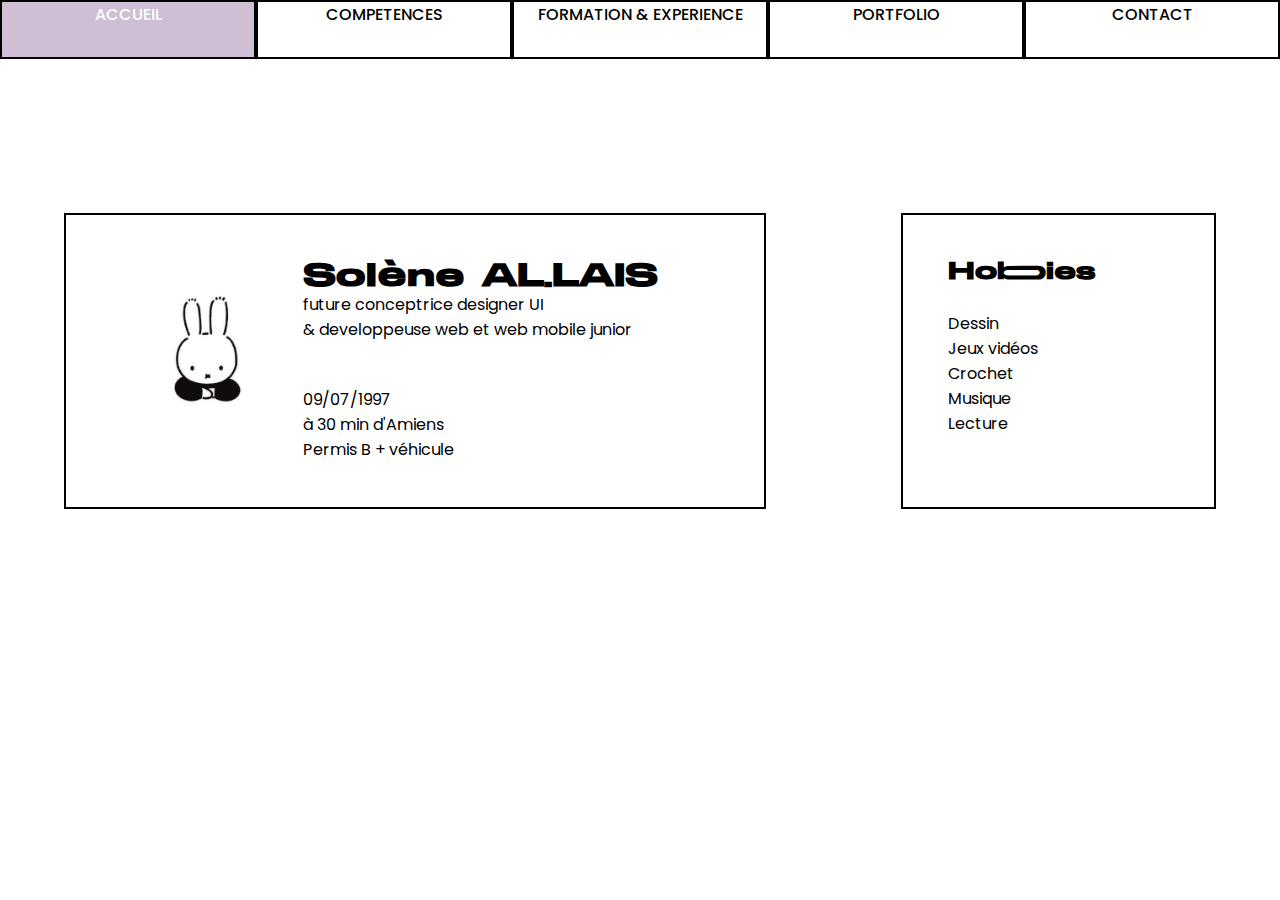
==== index.html @ fd11bc34 "ahhhh c'est bon" ====
<!DOCTYPE html>
<html lang="fr">

<head>
    <meta charset="UTF-8">
    <meta http-equiv="X-UA-Compatible" content="IE=edge">
    <meta name="viewport" content="width=device-width, initial-scale=1.0">



    <link rel="stylesheet" href="assets/css/style.css">

    <title>CV Numérique - Allais Solène - future designer conceptrice web et développeuse web & web mobile junior
    </title>

</head>

<body>

    <header>
        <nav>
            <ul>
                <li><a href="#_"></a>ACCUEIL</li>
                <li><a href="#_"></a>COMPETENCES</li>
                <li><a href="#_"></a>FORMATION & EXPERIENCE</li>
                <li><a href="#_"></a>PORTFOLIO</li>
                <li><a href="#_"></a>CONTACT</li>
            </ul>
        </nav>
    </header>

    <main>

        <div id="aPropos">

            <div id="aboutLeft">
                <div>
                    <img src="assets/img/miffy.jpg" alt="miffy" id="miffy">
                </div>
                <div>
                    <h1>Solène AL.LAIS</h1>
                    <ul>
                        <li>future conceptrice designer UI</li>
                        <li class="padding-bottom">& developpeuse web et web mobile junior</li>
                        <li>09/07/1997</li>
                        <li>à 30 min d'Amiens</li>
                        <li>Permis B + véhicule</li>
                    </ul>
                </div>
            </div>

            <div id="aboutRight">
                <h2>Hobbies</h2>
                <ul>
                    <li>Dessin</li>
                    <li>Jeux vidéos</li>
                    <li>Crochet</li>
                    <li>Musique</li>
                    <li>Lecture</li>
                </ul>
            </div>

        </div>






    </main>



    <!-- fin footer -->


    <script src="assets/js/script.js"></script>
</body>

</html>
---- assets/css/style.css ----
@import url('https://fonts.googleapis.com/css2?family=Open+Sans:wght@400;500;700&family=Poppins:wght@400;600;700&display=swap');

@font-face {
  font-family: "Stretch" ;
  src: url(/assets/StretchPro.otf);
}

* {
  margin : 0;
  padding: 0;
  font-family: 'Poppins';
}

main {
  margin: 5vw;
}

h1 {
  font-family: Stretch;
}

h2 {
  font-family: Stretch;
}

nav li {
  font-weight: 500;
  list-style-type: none;
  border: solid 2px;
  text-align: center;

  width: 100vw;
  height: 55px;
}

nav li:hover {
  border: solid 2px black;
  background-color: #CEBFD5;
  color: white;
}

nav ul {
  display: flex;
  justify-content: space-around;

}

.padding-bottom{
  padding-bottom: 5vh;
}

#aPropos {
  display: flex;
  gap: 15vh;

}

#aboutLeft {
  margin-top: 10vh;
  border: solid 2px black;

  width: 55%;
  display: flex;
  flex-grow: 1;
  padding: 5vh;
}

#miffy {
  width: 15vw;
}

#aboutRight {
  margin-top: 10vh;
  border: solid 2px black;
  width: 20%;
  padding: 5vh;



}

#aboutRight li {
  list-style-type: none;

}

#aboutLeft li {
  list-style-type: none;

}


#aboutRight h2 {
  padding-bottom: 3vh;
}

#purpleAbout {
  background-color: #CEBFD5;
  border: solid 2px black;
  height: 20%;
  width: 5vw;


}

#blankAbout {
  border: solid 2px black;
  height: 80%;
  width: 5vw;
}
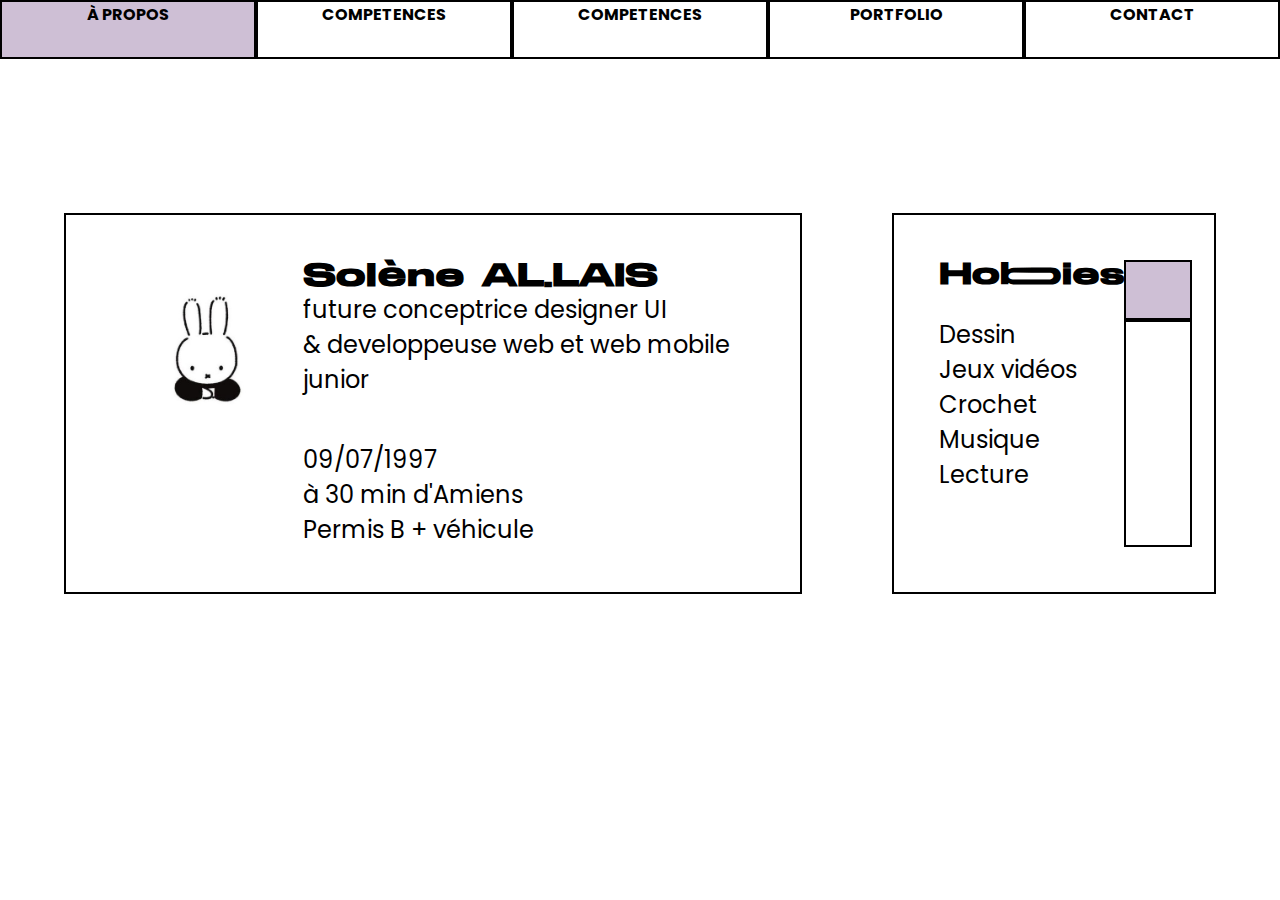
==== commit 14e94adb: "blah" ====
--- a/index.html
+++ b/index.html
@@ -20,18 +20,18 @@
     <header>
         <nav>
             <ul>
-                <li><a href="#_"></a>ACCUEIL</li>
-                <li><a href="#_"></a>COMPETENCES</li>
-                <li><a href="#_"></a>FORMATION & EXPERIENCE</li>
-                <li><a href="#_"></a>PORTFOLIO</li>
-                <li><a href="#_"></a>CONTACT</li>
+                <li><a href="#_">À PROPOS</a></li>
+                <li><a href="#_">COMPETENCES</a></li>
+                <li><a href="#_">COMPETENCES</a></li>
+                <li><a href="#_">PORTFOLIO</a></li>
+                <li><a href="#_">CONTACT</a></li>
             </ul>
         </nav>
     </header>
 
     <main>
 
-        <div id="aPropos">
+        <div id="about">
 
             <div id="aboutLeft">
                 <div>
@@ -50,14 +50,20 @@
             </div>
 
             <div id="aboutRight">
-                <h2>Hobbies</h2>
-                <ul>
-                    <li>Dessin</li>
-                    <li>Jeux vidéos</li>
-                    <li>Crochet</li>
-                    <li>Musique</li>
-                    <li>Lecture</li>
-                </ul>
+                <div>
+                    <h2>Hobbies</h2>
+                    <ul>
+                        <li>Dessin</li>
+                        <li>Jeux vidéos</li>
+                        <li>Crochet</li>
+                        <li>Musique</li>
+                        <li>Lecture</li>
+                    </ul>
+                </div>
+                <div id="aboutBlocks">
+                    <div id="purpleAbout"></div>
+                    <div id="blankAbout"></div>
+                </div>
             </div>
 
         </div>
--- a/assets/css/style.css
+++ b/assets/css/style.css
@@ -21,6 +21,7 @@
 
 h2 {
   font-family: Stretch;
+  font-size: 30px;
 }
 
 nav li {
@@ -45,13 +46,19 @@
 
 }
 
+a {
+  text-decoration: none;
+  color: black;
+  font-weight: bold;
+}
+
 .padding-bottom{
   padding-bottom: 5vh;
 }
 
-#aPropos {
+#about {
   display: flex;
-  gap: 15vh;
+  gap: 10vh;
 
 }
 
@@ -75,8 +82,11 @@
   width: 20%;
   padding: 5vh;
 
+  display: flex;
+}
 
-
+#about li {
+  font-size: 24px;
 }
 
 #aboutRight li {
@@ -94,12 +104,12 @@
   padding-bottom: 3vh;
 }
 
+
 #purpleAbout {
   background-color: #CEBFD5;
   border: solid 2px black;
   height: 20%;
   width: 5vw;
-
 
 }
 
@@ -109,6 +119,10 @@
   width: 5vw;
 }
 
+#aboutBlocks {
+  display: flex;
+  flex-direction: column;
+  
+}
 
 
-
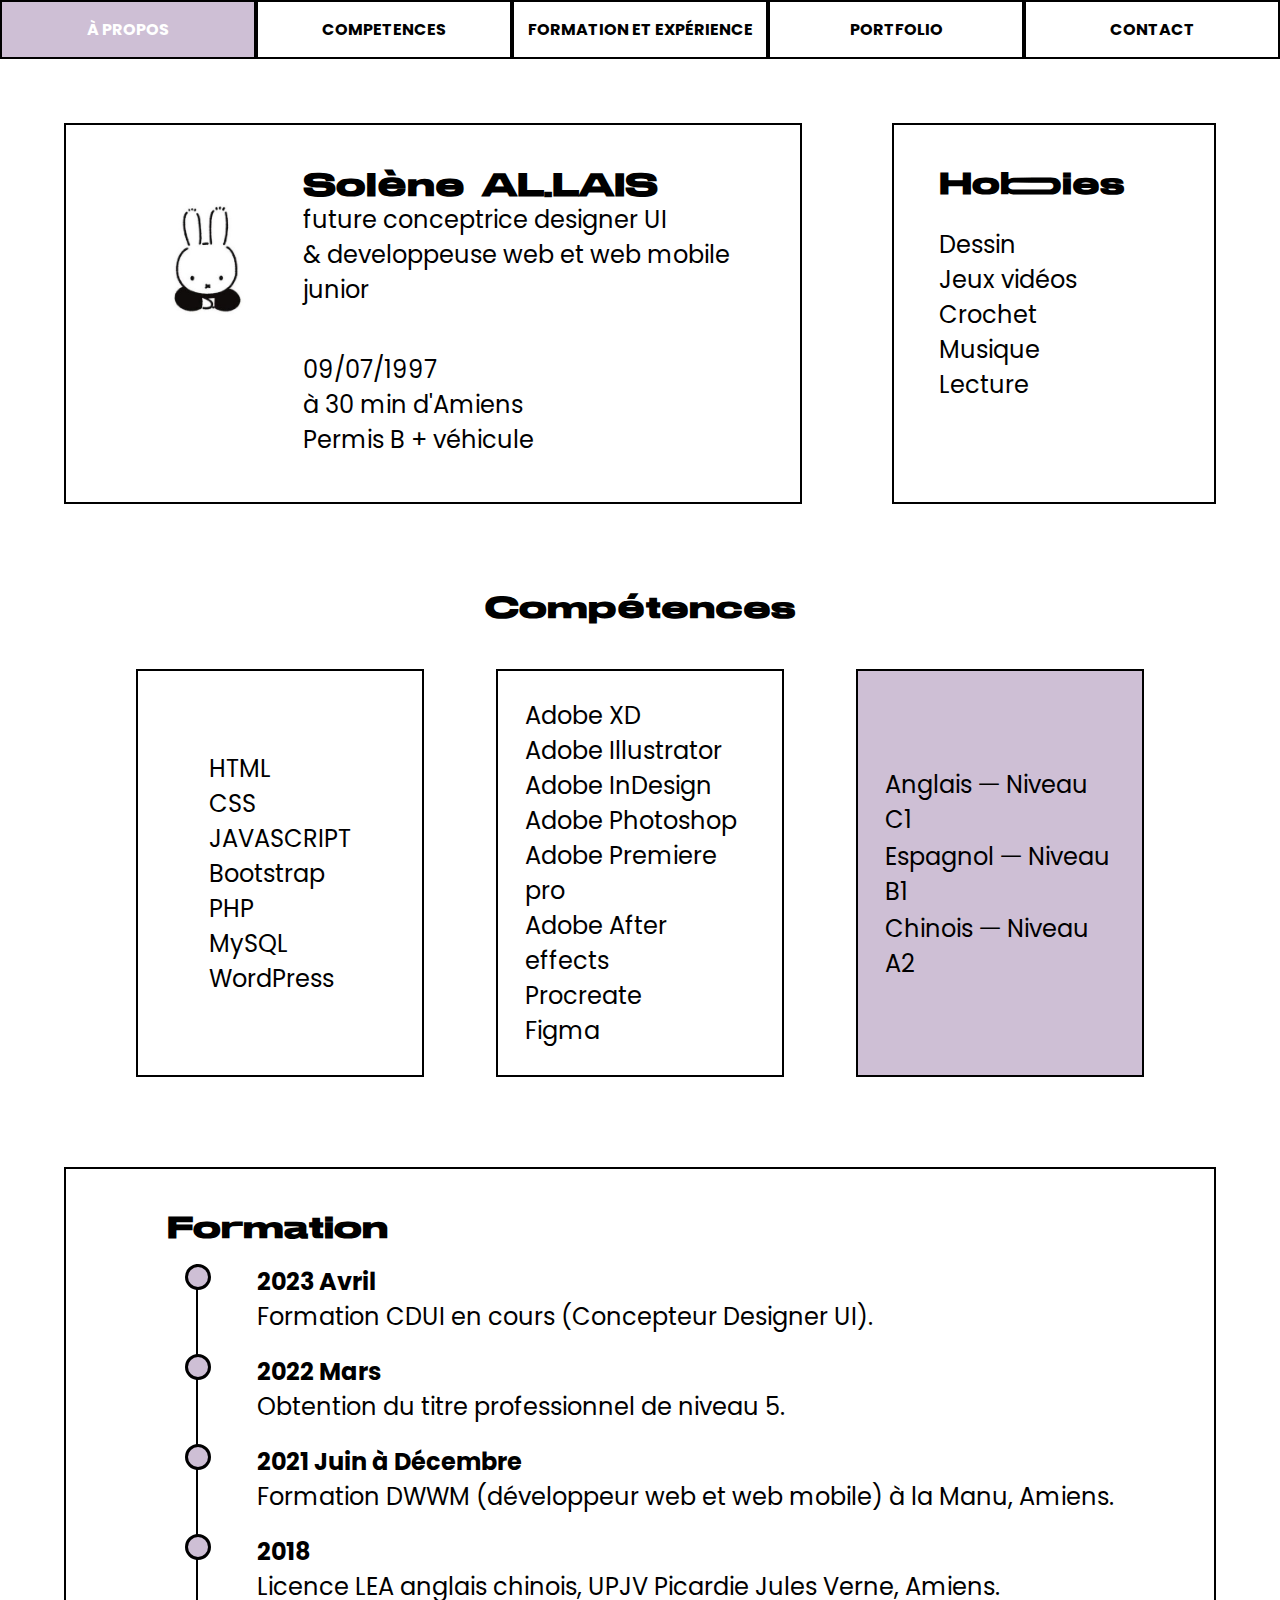
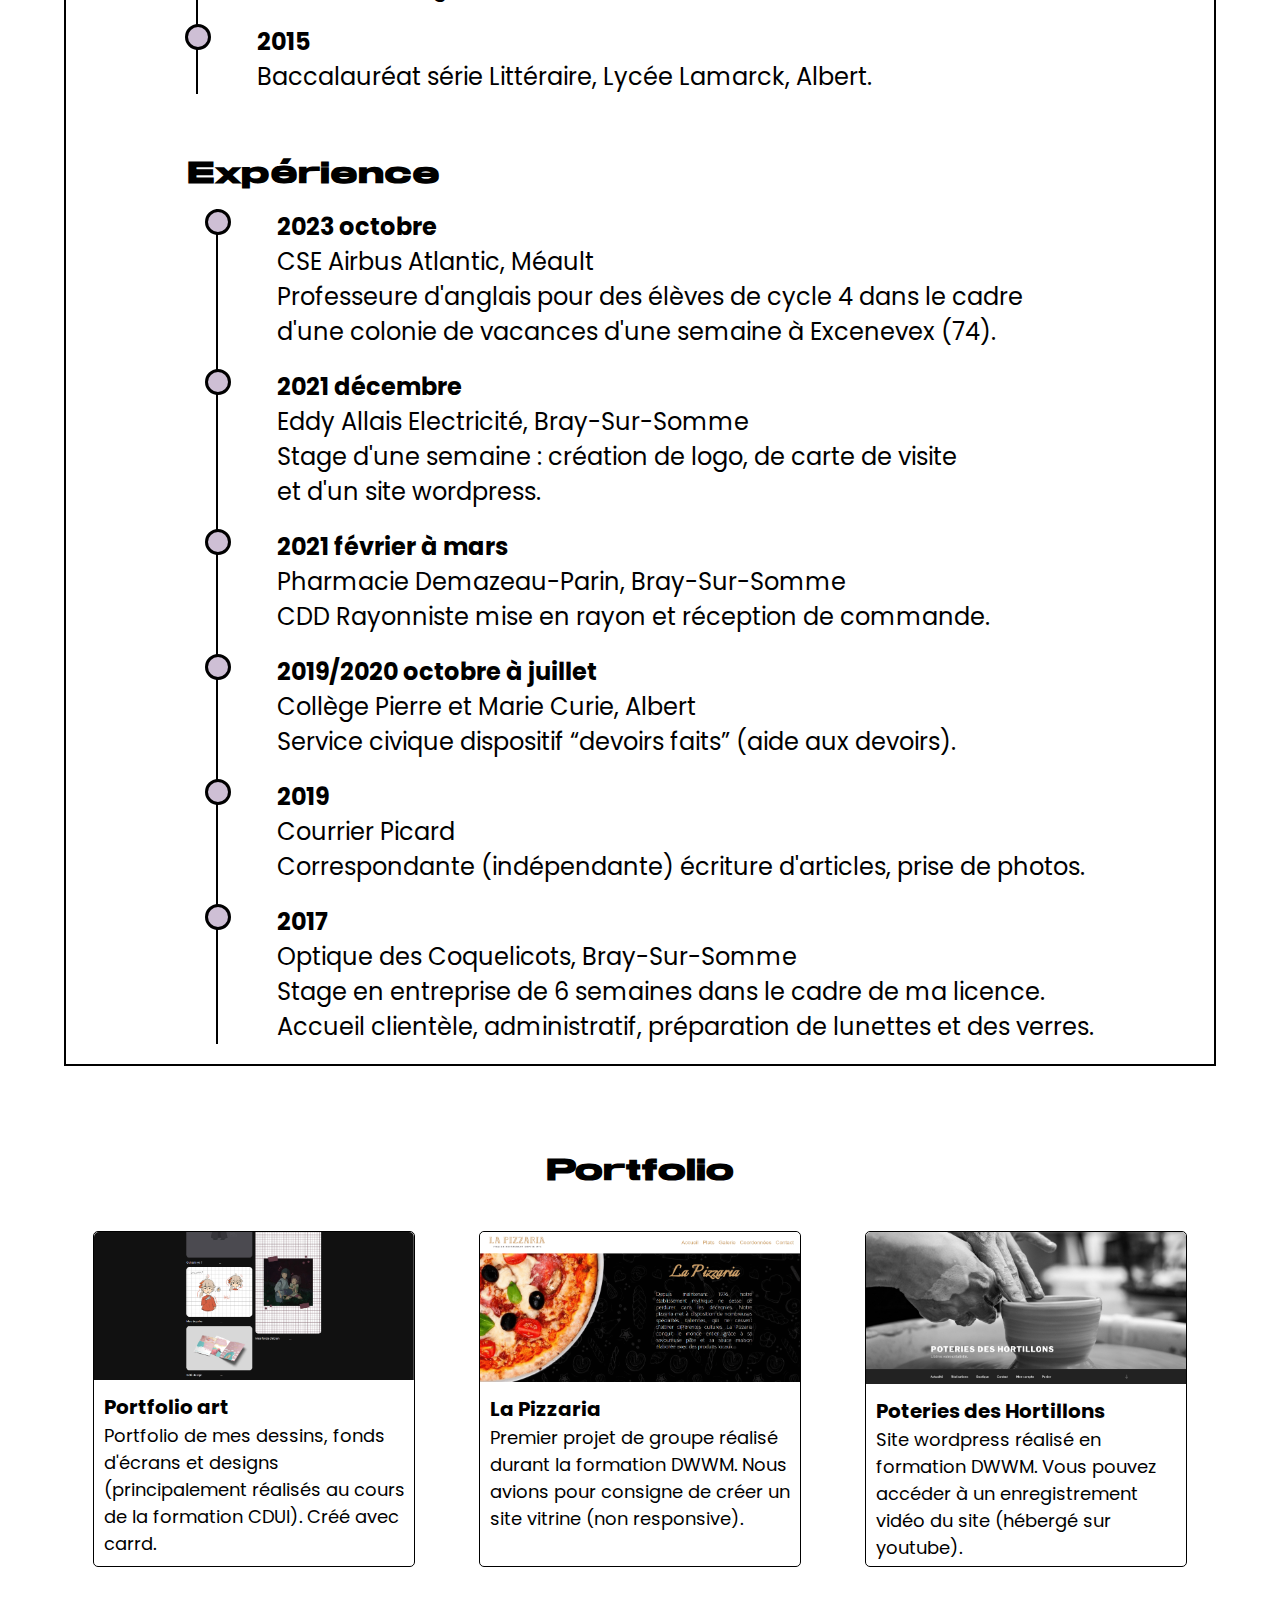
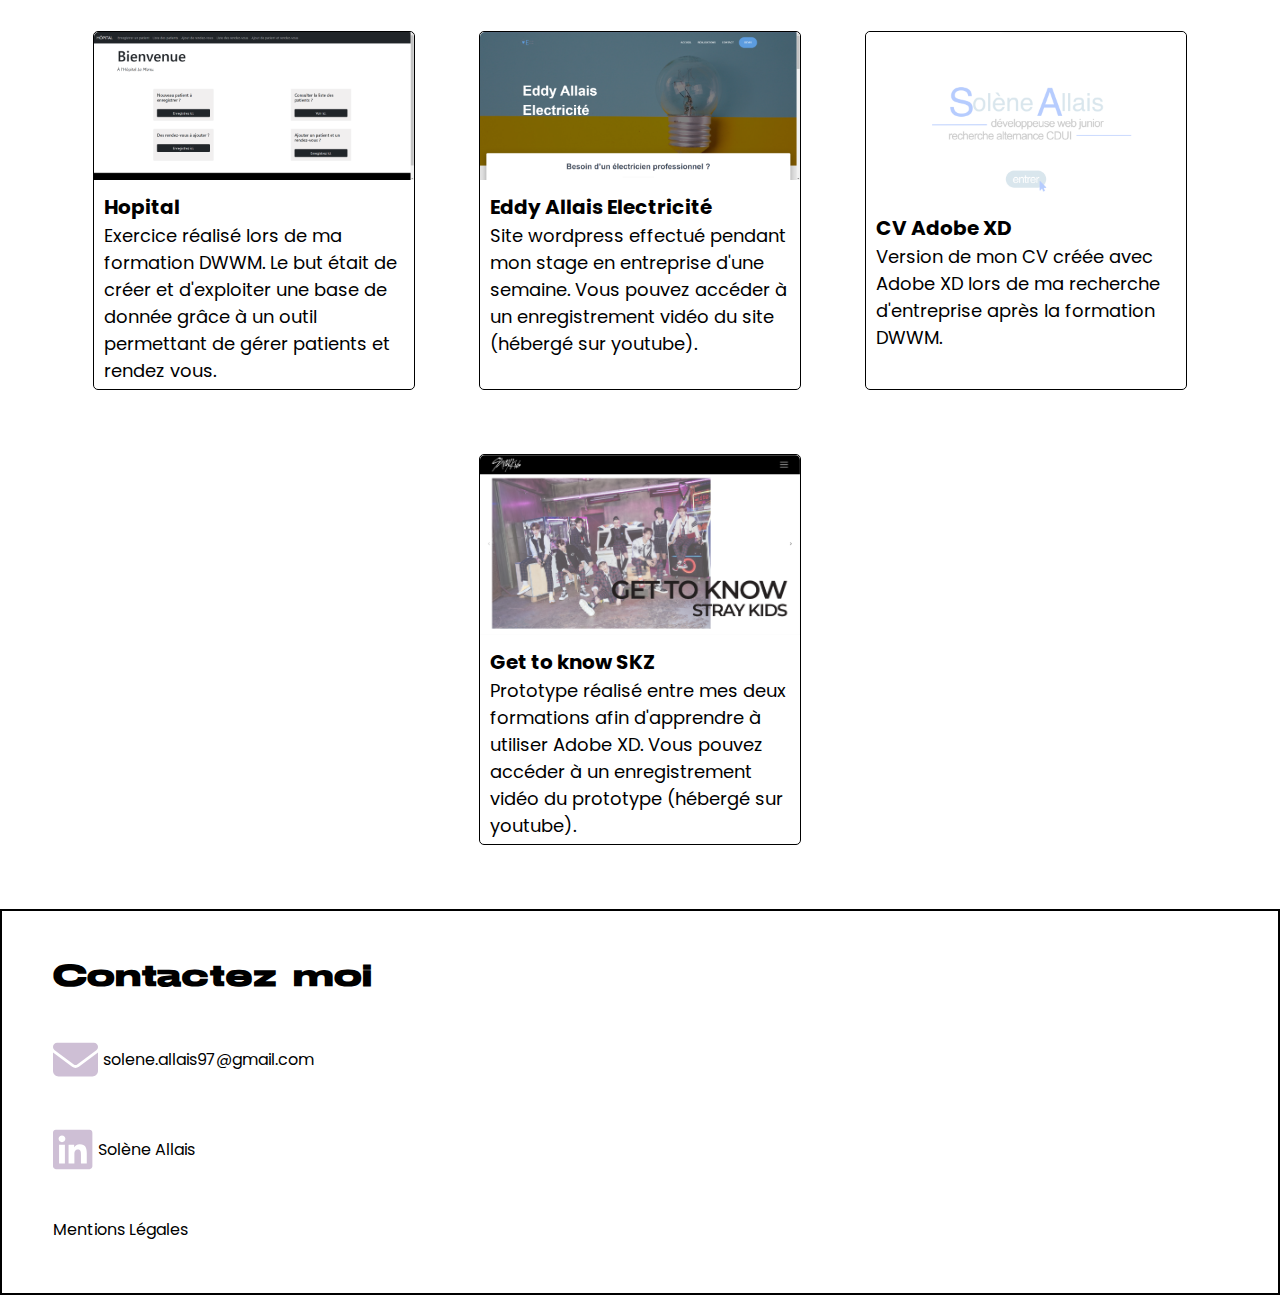
==== commit e5851f76: "plus que le responsive...." ====
--- a/index.html
+++ b/index.html
@@ -6,8 +6,6 @@
     <meta http-equiv="X-UA-Compatible" content="IE=edge">
     <meta name="viewport" content="width=device-width, initial-scale=1.0">
 
-
-
     <link rel="stylesheet" href="assets/css/style.css">
 
     <title>CV Numérique - Allais Solène - future designer conceptrice web et développeuse web & web mobile junior
@@ -20,17 +18,18 @@
     <header>
         <nav>
             <ul>
-                <li><a href="#_">À PROPOS</a></li>
-                <li><a href="#_">COMPETENCES</a></li>
-                <li><a href="#_">COMPETENCES</a></li>
-                <li><a href="#_">PORTFOLIO</a></li>
-                <li><a href="#_">CONTACT</a></li>
+                <li><a href="#about">À PROPOS</a></li>
+                <li><a href="#skills">COMPETENCES</a></li>
+                <li><a href="#xp">FORMATION ET EXPÉRIENCE</a></li>
+                <li><a href="#portfolio">PORTFOLIO</a></li>
+                <li><a href="#contact">CONTACT</a></li>
             </ul>
         </nav>
     </header>
 
     <main>
 
+        <!-- ABOUT -->
         <div id="about">
 
             <div id="aboutLeft">
@@ -60,24 +59,289 @@
                         <li>Lecture</li>
                     </ul>
                 </div>
-                <div id="aboutBlocks">
+                <!-- <div id="aboutBlocks">
                     <div id="purpleAbout"></div>
                     <div id="blankAbout"></div>
-                </div>
-            </div>
-
-        </div>
-
-
-
-
-
+                </div> -->
+            </div>
+
+        </div>
+        <!-- FIN ABOUT -->
+
+        <!-- SKILLS -->
+
+        <div id="skills">
+
+            <div class="blockTitle">
+                <h2 class="padding-top">Compétences</h2>
+            </div>
+
+            <div id="skillsBlocks">
+                <div class="skillsBlock">
+                    <ul>
+                        <li>HTML</li>
+                        <li>CSS</li>
+                        <li>JAVASCRIPT</li>
+                        <li>Bootstrap</li>
+                        <li>PHP</li>
+                        <li>MySQL</li>
+                        <li>WordPress</li>
+                    </ul>
+                </div>
+
+                <div class="skillsBlock">
+                    <ul>
+                        <li>Adobe XD</li>
+                        <li>Adobe Illustrator</li>
+                        <li>Adobe InDesign</li>
+                        <li>Adobe Photoshop</li>
+                        <li>Adobe Premiere pro</li>
+                        <li>Adobe After effects</li>
+                        <li>Procreate</li>
+                        <li>Figma</li>
+                    </ul>
+                </div>
+
+                <div id="languages">
+                    <ul>
+                        <li>Anglais ᅳ Niveau C1</li>
+                        <li>Espagnol ᅳ Niveau B1</li>
+                        <li>Chinois ᅳ Niveau A2</li>
+                    </ul>
+                </div>
+
+            </div>
+
+
+
+        </div>
+
+
+        <!-- FIN SKILLS -->
+
+        <!-- XP FORMATION -->
+
+        <div id="xp">
+
+            <div>
+
+                <div class="blockTitle">
+                    <h2 class="padding-top">Formation</h2>
+                </div>
+
+                <ul class="timeline">
+                    <li>
+                        <h4>2023 Avril</h4>
+                        <p>Formation CDUI en cours (Concepteur Designer UI).</p>
+                    </li>
+                    <li>
+                        <h4>2022 Mars</h4>
+                        <p>Obtention du titre professionnel de niveau 5.</p>
+                    </li>
+                    <li>
+                        <h4>2021 Juin à Décembre</h4>
+                        <p>Formation DWWM (développeur web et web mobile) à la Manu, Amiens.</p>
+                    </li>
+                    <li>
+                        <h4>2018</h4>
+                        <p>Licence LEA anglais chinois, UPJV Picardie Jules Verne, Amiens.</p>
+                    </li>
+                    <li>
+                        <h4>2015</h4>
+                        <p>Baccalauréat série Littéraire, Lycée Lamarck, Albert.</p>
+                    </li>
+                </ul>
+
+            </div>
+
+            <div>
+
+                <div class="blockTitle">
+                    <h2 class="padding-top">Expérience</h2>
+                </div>
+
+                <ul class="timeline">
+                    <li>
+                        <h4>2023 octobre</h4>
+                        <p>CSE Airbus Atlantic, Méault <br>
+                            Professeure d'anglais pour des élèves de cycle 4 dans le cadre <br>
+                            d'une colonie de vacances d'une semaine à Excenevex (74).</p>
+                    </li>
+                    <li>
+                        <h4>2021 décembre</h4>
+                        <p>Eddy Allais Electricité, Bray-Sur-Somme <br>
+                            Stage d'une semaine : création de logo, de carte de visite <br> et d'un site wordpress.</p>
+                    </li>
+                    <li>
+                        <h4>2021 février à mars</h4>
+                        <p>Pharmacie Demazeau-Parin, Bray-Sur-Somme <br>
+                            CDD Rayonniste mise en rayon et réception de commande.</p>
+                    </li>
+                    <li>
+                        <h4>2019/2020 octobre à juillet</h4>
+                        <p>Collège Pierre et Marie Curie, Albert <br>
+                            Service civique dispositif “devoirs faits” (aide aux devoirs).</p>
+                    </li>
+                    <li>
+                        <h4>2019</h4>
+                        <p>Courrier Picard <br>
+                            Correspondante (indépendante) écriture d'articles, prise de photos.</p>
+                    </li>
+                    <li>
+                        <h4>2017</h4>
+                        <p>Optique des Coquelicots, Bray-Sur-Somme <br>
+                            Stage en entreprise de 6 semaines dans le cadre de ma licence. <br>
+                            Accueil clientèle, administratif, préparation de lunettes et des verres.</p>
+                    </li>
+                </ul>
+            </div>
+
+        </div>
+
+
+        <!-- FIN XP FORMATION -->
+
+
+        <!-- PORTFOLIO -->
+
+
+        <div id="portfolio">
+
+            <div class="blockTitle">
+                <h2 class="padding-bottom">Portfolio</h2>
+            </div>
+
+            <div id="cards">
+
+                <div id="cardContainer">
+
+                    <div class="card">
+                        <a href="https://unstblgremlin.carrd.co/" target="_blank">
+                            <img class="card-img-top" src="assets/img/portfolio.png" alt="capture d'écran portfolio">
+                        </a>
+                        <div class="card-body">
+                            <h5 class="card-title">Portfolio art</h5>
+                            <p class="card-text">Portfolio de mes dessins, fonds d'écrans et designs (principalement
+                                réalisés au cours de la formation CDUI). Créé avec carrd.</p>
+                        </div>
+                    </div>
+
+
+                    <div class="card">
+                        <a href="https://asolene.github.io/pizza/" target="_blank">
+                            <img class="card-img-top" src="assets/img/pizzaria.PNG" alt="site vitrine pizzaria">
+                        </a>
+                        <div class="card-body">
+                            <h5 class="card-title"> La Pizzaria </h5>
+                            <p class="card-text">Premier projet de groupe réalisé durant la formation DWWM.
+                                Nous avions pour consigne de créer un site vitrine (non responsive).</p>
+                        </div>
+                    </div>
+
+
+                    <div class="card">
+                        <a href="https://youtu.be/tSc_DEr9asA" target="_blank">
+                            <img class="card-img-top" src="assets/img/wordpress.png" alt="site wordpress">
+                        </a>
+                        <div class="card-body">
+                            <h5 class="card-title">Poteries des Hortillons</h5>
+                            <p class="card-text">Site wordpress réalisé en formation DWWM.
+                                Vous pouvez accéder à un enregistrement vidéo du site (hébergé sur youtube).</p>
+                        </div>
+                    </div>
+
+
+                    <div class="card">
+                        <a href="https://youtu.be/Ecuk2IczsbY" target="_blank">
+                            <img class="card-img-top" src="assets/img/hopital.png"
+                                alt="capture d'écran de l'exercice hopital">
+                        </a>
+                        <div class="card-body">
+                            <h5 class="card-title">Hopital</h5>
+                            <p class="card-text">Exercice réalisé lors de ma formation DWWM. Le but était de créer et
+                                d'exploiter une base de donnée grâce à un outil permettant de gérer patients et rendez
+                                vous.</p>
+                        </div>
+                    </div>
+
+
+                    <div class="card">
+                        <a href="https://youtu.be/M30zpo9mYDY" target="_blank">
+                            <img class="card-img-top" src="assets/img/eaelec.png" alt="capture d'écran site wordpress">
+                        </a>
+                        <div class="card-body">
+                            <h5 class="card-title">Eddy Allais Electricité</h5>
+                            <p class="card-text">Site wordpress effectué pendant mon stage en entreprise d'une
+                                semaine.
+                                Vous pouvez accéder à un enregistrement vidéo du site (hébergé sur youtube).</p>
+                        </div>
+                    </div>
+
+                    <div class="card">
+                        <a href="https://xd.adobe.com/view/fc314bd4-eff1-4a25-9e41-f701bab30f9c-a962/?fullscreen&hints=off"
+                            target="_blank">
+                            <img class="card-img-top" src="assets/img/cvAdobe.png"
+                                alt="capture d'écran cv fait avec adobe XD">
+                        </a>
+                        <div class="card-body">
+                            <h5 class="card-title">CV Adobe XD</h5>
+                            <p class="card-text">Version de mon CV créée avec Adobe XD lors de ma recherche
+                                d'entreprise après la formation DWWM.</p>
+                        </div>
+                    </div>
+
+
+                    <div class="card">
+                        <a href="https://youtu.be/I6s4dcRrvvU" target="_blank">
+                            <img class="card-img-top" src="assets/img/getToKnowSKZ.png" alt="capture d'écran adobe XD">
+                        </a>
+                        <div class="card-body">
+                            <h5 class="card-title">Get to know SKZ</h5>
+                            <p class="card-text"> Prototype réalisé entre mes deux formations afin d'apprendre à
+                                utiliser Adobe XD. Vous pouvez accéder à un enregistrement vidéo du prototype (hébergé
+                                sur youtube).</p>
+                        </div>
+                    </div>
+                </div>
+            </div>
+        </div>
+
+
+        <!-- FIN PORTFOLIO -->
 
     </main>
 
-
-
-    <!-- fin footer -->
+    <footer>
+
+        <div id="footerContent">
+
+            <div class="blockTitle">
+                <h2 class="padding-bottom">Contactez moi</h2>
+            </div>
+
+            <div class="linkFooter padding-bottom">
+                <svg xmlns="http://www.w3.org/2000/svg" height="1em" viewBox="0 0 512 512">
+                    <path
+                        d="M48 64C21.5 64 0 85.5 0 112c0 15.1 7.1 29.3 19.2 38.4L236.8 313.6c11.4 8.5 27 8.5 38.4 0L492.8 150.4c12.1-9.1 19.2-23.3 19.2-38.4c0-26.5-21.5-48-48-48H48zM0 176V384c0 35.3 28.7 64 64 64H448c35.3 0 64-28.7 64-64V176L294.4 339.2c-22.8 17.1-54 17.1-76.8 0L0 176z" />
+                </svg>
+                <a href="mailto:solene.allais97@gmail.com" target="_blank">solene.allais97@gmail.com</a>
+            </div>
+
+            <div class="linkFooter">
+                <svg xmlns="http://www.w3.org/2000/svg" height="1em" viewBox="0 0 448 512">
+                    <path
+                        d="M416 32H31.9C14.3 32 0 46.5 0 64.3v383.4C0 465.5 14.3 480 31.9 480H416c17.6 0 32-14.5 32-32.3V64.3c0-17.8-14.4-32.3-32-32.3zM135.4 416H69V202.2h66.5V416zm-33.2-243c-21.3 0-38.5-17.3-38.5-38.5S80.9 96 102.2 96c21.2 0 38.5 17.3 38.5 38.5 0 21.3-17.2 38.5-38.5 38.5zm282.1 243h-66.4V312c0-24.8-.5-56.7-34.5-56.7-34.6 0-39.9 27-39.9 54.9V416h-66.4V202.2h63.7v29.2h.9c8.9-16.8 30.6-34.5 62.9-34.5 67.2 0 79.7 44.3 79.7 101.9V416z" />                    
+                </svg>
+                <a href="https://www.linkedin.com/in/sol%C3%A8ne-allais-857191215/">Solène Allais</a> 
+            </div>
+
+            <div class="linkFooter padding-top">
+                <a href="mentions.html">Mentions Légales</a>
+            </div>
+
+        </div>
+
+    </footer>
 
 
     <script src="assets/js/script.js"></script>
--- a/assets/css/style.css
+++ b/assets/css/style.css
@@ -1,12 +1,12 @@
 @import url('https://fonts.googleapis.com/css2?family=Open+Sans:wght@400;500;700&family=Poppins:wght@400;600;700&display=swap');
 
 @font-face {
-  font-family: "Stretch" ;
+  font-family: "Stretch";
   src: url(/assets/StretchPro.otf);
 }
 
 * {
-  margin : 0;
+  margin: 0;
   padding: 0;
   font-family: 'Poppins';
 }
@@ -25,18 +25,25 @@
 }
 
 nav li {
-  font-weight: 500;
+  font-weight: 400;
   list-style-type: none;
   border: solid 2px;
   text-align: center;
 
   width: 100vw;
   height: 55px;
+
+  display: flex;
+  justify-content: center;
+  align-items: center;
 }
 
 nav li:hover {
   border: solid 2px black;
   background-color: #CEBFD5;
+}
+
+nav li:hover a {
   color: white;
 }
 
@@ -50,12 +57,18 @@
   text-decoration: none;
   color: black;
   font-weight: bold;
-}
-
-.padding-bottom{
+
+}
+
+
+.padding-bottom {
   padding-bottom: 5vh;
 }
 
+.padding-top {
+  padding-top: 5vh;
+}
+
 #about {
   display: flex;
   gap: 10vh;
@@ -63,7 +76,6 @@
 }
 
 #aboutLeft {
-  margin-top: 10vh;
   border: solid 2px black;
 
   width: 55%;
@@ -77,7 +89,6 @@
 }
 
 #aboutRight {
-  margin-top: 10vh;
   border: solid 2px black;
   width: 20%;
   padding: 5vh;
@@ -105,7 +116,7 @@
 }
 
 
-#purpleAbout {
+/* #purpleAbout {
   background-color: #CEBFD5;
   border: solid 2px black;
   height: 20%;
@@ -117,12 +128,205 @@
   border: solid 2px black;
   height: 80%;
   width: 5vw;
-}
+} */
 
 #aboutBlocks {
   display: flex;
   flex-direction: column;
-  
-}
-
-
+
+}
+
+/* skills */
+
+#skills h2 {
+  text-align: center;
+  margin-top: 5vh;
+}
+
+#skills {
+  display: flex;
+  flex-direction: column;
+
+  font-size: 24px;
+
+}
+
+#skillsBlocks {
+  display: flex;
+  justify-content: space-evenly;
+
+  margin-top: 5vh;
+}
+
+.skillsBlock {
+  border: solid 2px black;
+
+  width: 20%;
+  gap: 5vw;
+  padding: 3vh;
+
+  display: flex;
+  justify-content: center;
+  align-items: center;
+
+}
+
+#languages {
+  background-color: #CEBFD5;
+  border: solid 2px black;
+
+  width: 20%;
+  padding: 3vh;
+
+  display: flex;
+  justify-content: center;
+  align-items: center;
+
+}
+
+#skills li {
+  list-style-type: none;
+}
+
+
+/* XP FORMATION */
+
+ul.timeline {
+  list-style-type: none;
+  position: relative;
+}
+
+ul.timeline:before {
+  content: ' ';
+  background: black;
+  position: absolute;
+  left: 29px;
+  width: 2px;
+  height: 100%;
+  z-index: 400;
+}
+
+ul.timeline>li {
+  margin: 20px 0;
+  padding-left: 10vh;
+}
+
+ul.timeline>li:before {
+  content: ' ';
+  background: rgb(206, 191, 213);
+  position: absolute;
+  border-radius: 50%;
+  border: 3px solid black;
+  left: 18px;
+  width: 20px;
+  height: 20px;
+  z-index: 400;
+}
+
+#xp {
+  border: solid 2px black;
+  margin-top: 10vh;
+
+  display: flex;
+  flex-direction: column;
+  justify-content: center;
+  align-items: center;
+
+  font-size: 24px;
+}
+
+
+/* portfolio */
+#cardContainer {
+  display: flex;
+  flex-wrap: wrap;
+  justify-content: center;
+  gap: 5vw;
+}
+
+#cards img {
+  width: 25vw;
+  border-radius: 5px 5px 0px 0px;
+}
+
+.card {
+  width: 25vw;
+  border-radius: 5px;
+  border: solid 1px black;
+
+}
+
+.card-body {
+  padding: 5px;
+  padding-left: 10px;
+  font-size: 18px;
+}
+
+h5 {
+  font-size: 20px;
+}
+
+#portfolio h2 {
+  text-align: center;
+  padding-top: 10vh;
+}
+
+footer {
+  border: solid 2px black;
+
+}
+
+footer a {
+  font-weight: 400;
+}
+
+#footerContent {
+  margin: 4vw;
+
+}
+
+svg {
+  fill: #cebfd5;
+  height: 5vh;
+  padding-right: 5px;
+
+}
+
+.linkFooter {
+  display: flex;
+  align-items: center;
+}
+
+
+
+
+
+
+@media screen and (max-width: 768px) {
+
+  #about {
+    display: flex;
+    flex-direction: column;
+    flex-wrap: wrap;
+
+  }
+
+  #aboutRight {
+    width: 100%;
+  }
+
+  #aboutLeft {
+    width: 100%;
+  }
+
+  #xp {
+    width: 100%;
+  }
+
+  #skillsBlocks {
+    display: flex;
+    flex-direction: column;
+
+  }
+
+}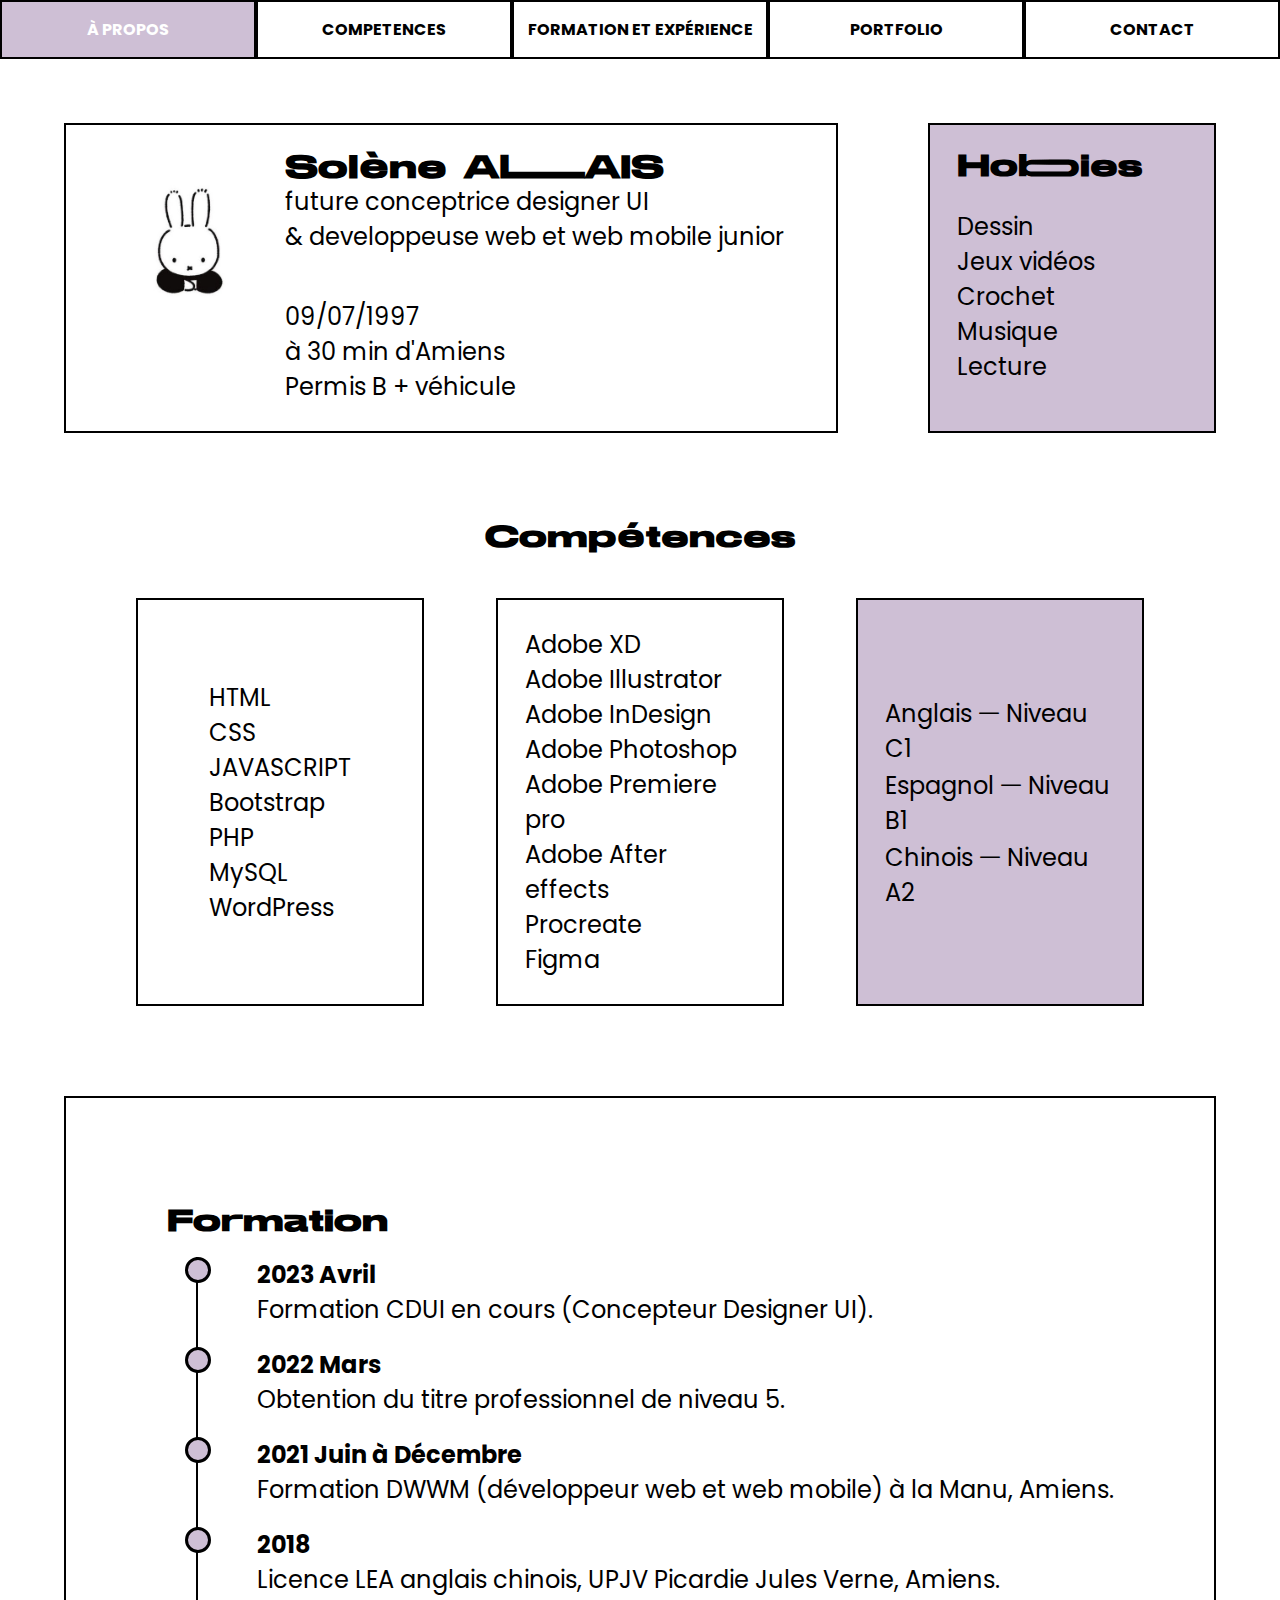
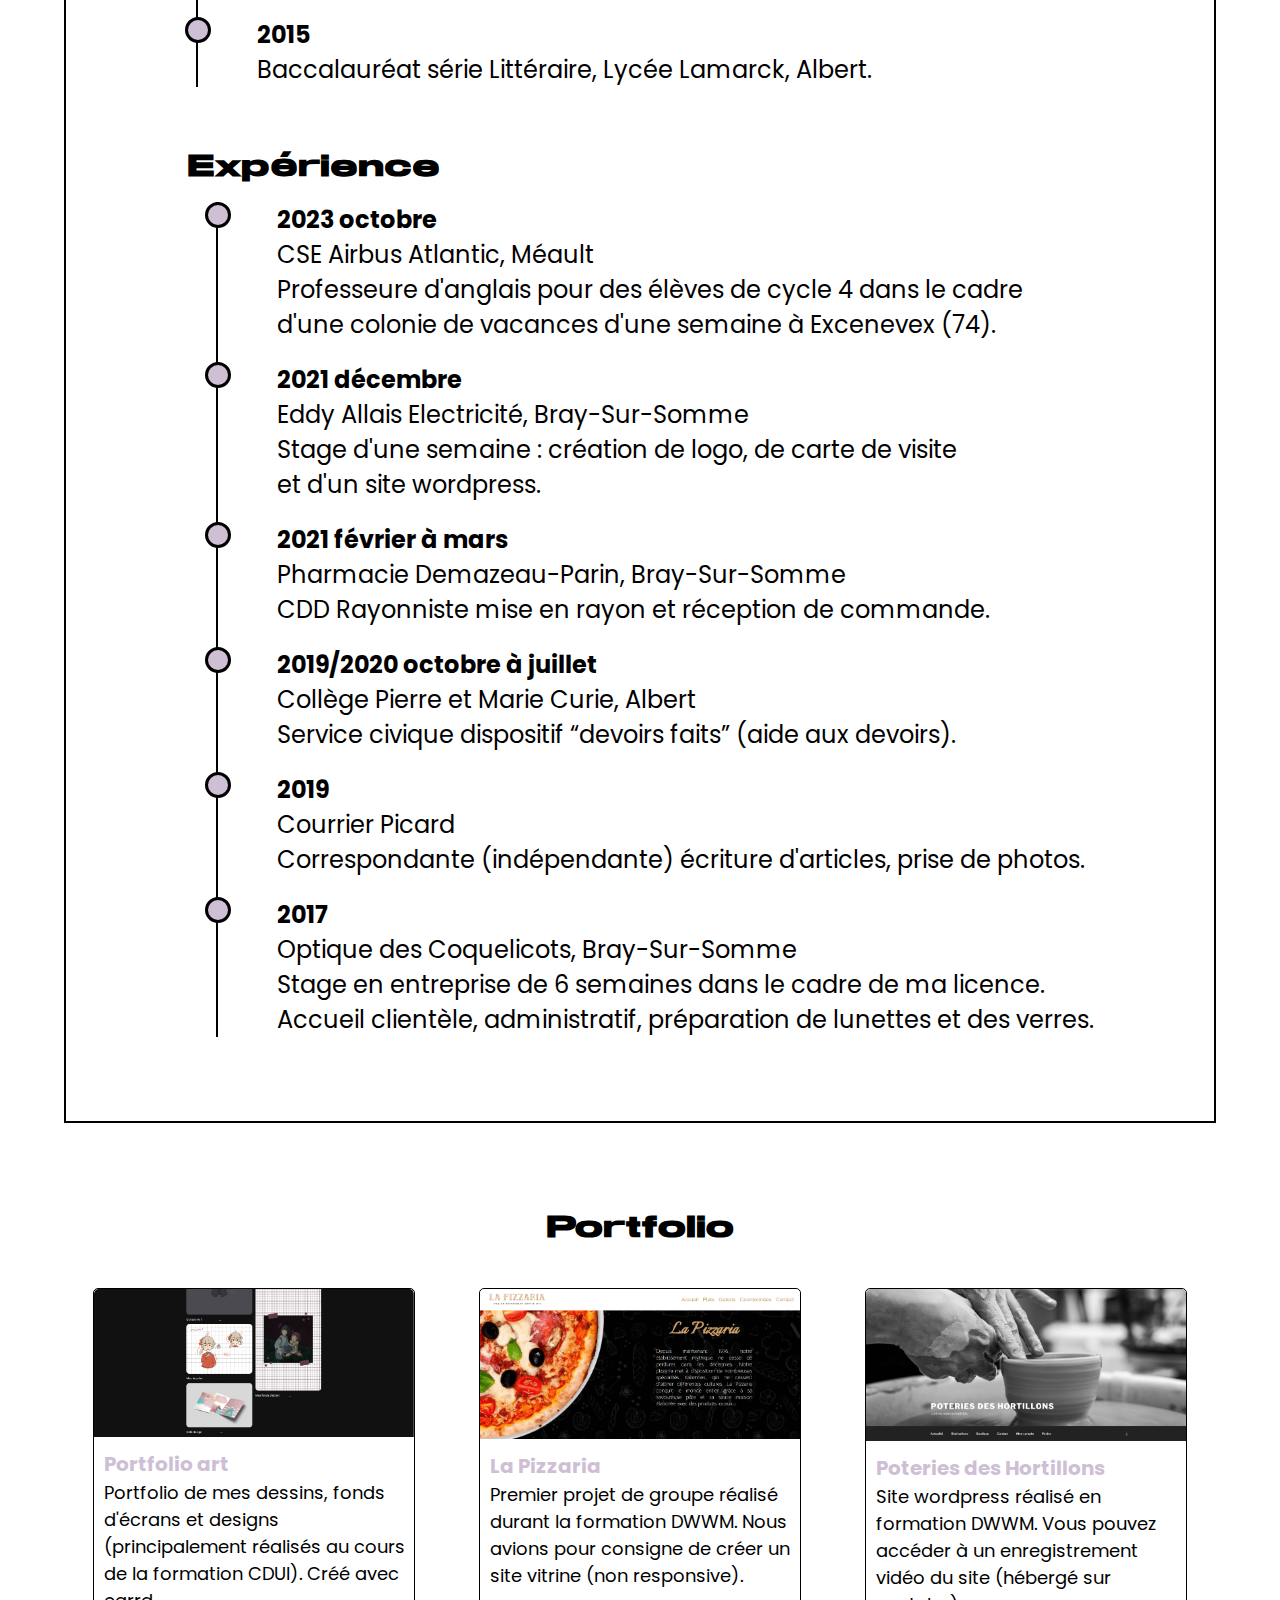
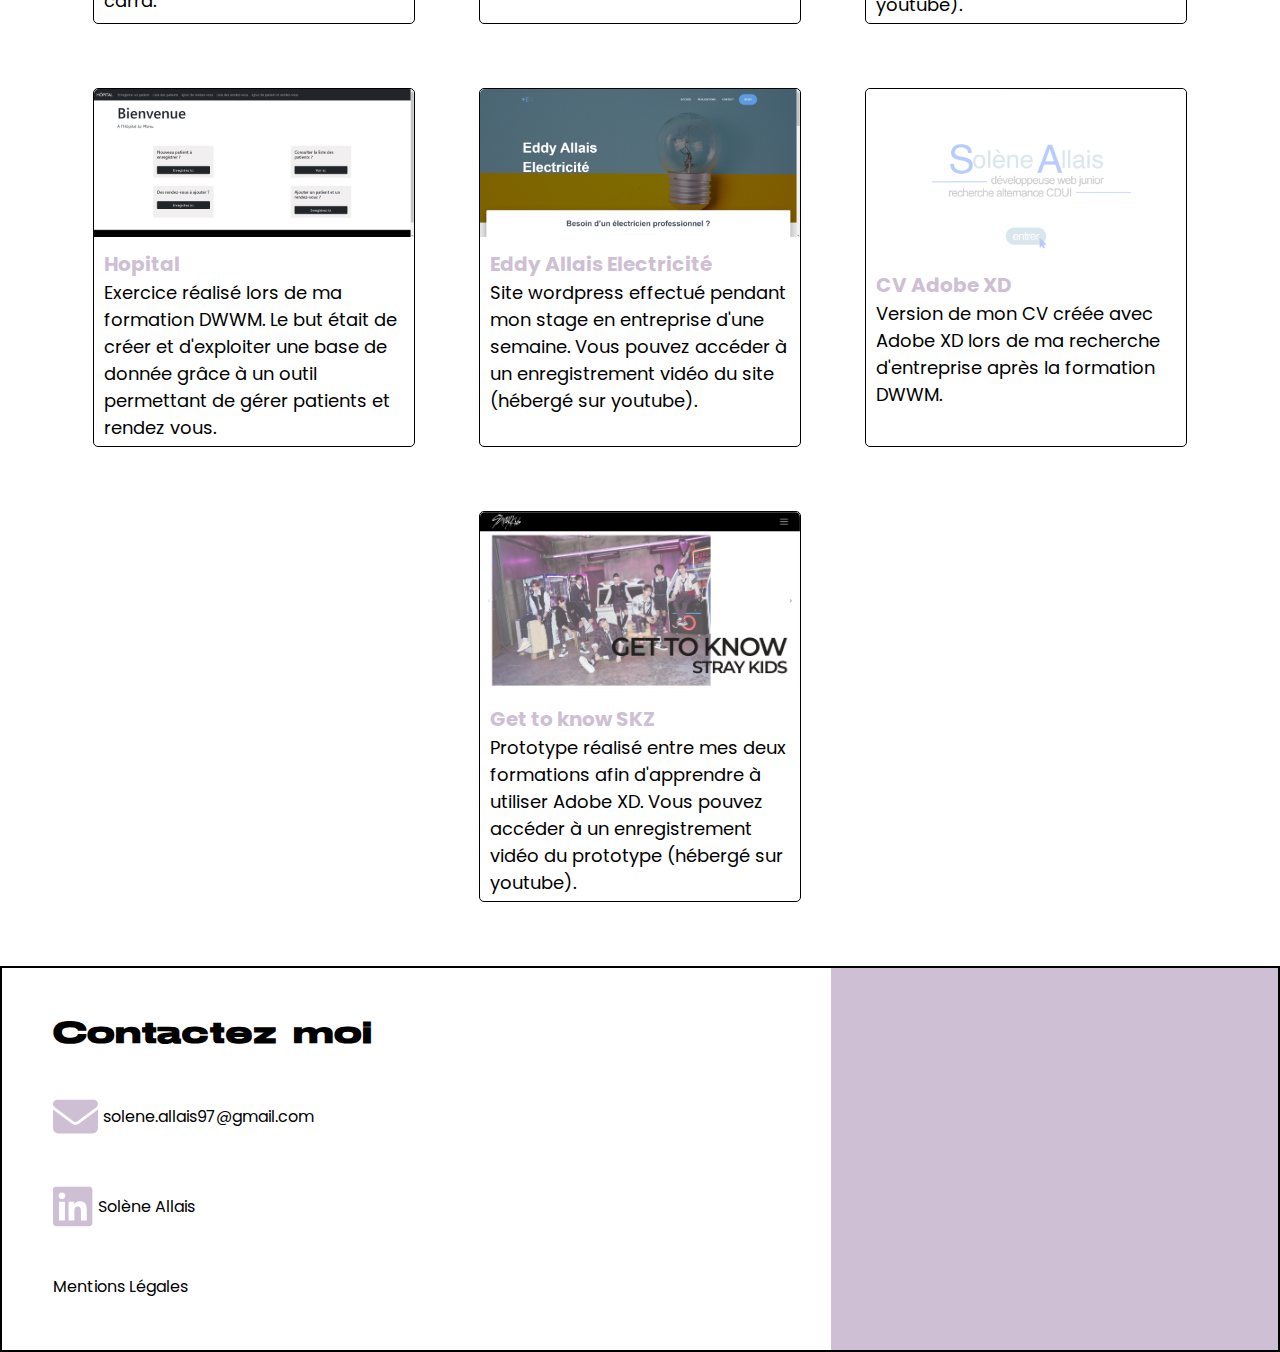
==== commit 638563d4: "plus que la nav" ====
--- a/index.html
+++ b/index.html
@@ -37,7 +37,7 @@
                     <img src="assets/img/miffy.jpg" alt="miffy" id="miffy">
                 </div>
                 <div>
-                    <h1>Solène AL.LAIS</h1>
+                    <h1>Solène ALLAIS</h1>
                     <ul>
                         <li>future conceptrice designer UI</li>
                         <li class="padding-bottom">& developpeuse web et web mobile junior</li>
@@ -309,6 +309,8 @@
 
         <!-- FIN PORTFOLIO -->
 
+        <button type="button" id="myBtn">Top</button>
+
     </main>
 
     <footer>
@@ -332,7 +334,7 @@
                     <path
                         d="M416 32H31.9C14.3 32 0 46.5 0 64.3v383.4C0 465.5 14.3 480 31.9 480H416c17.6 0 32-14.5 32-32.3V64.3c0-17.8-14.4-32.3-32-32.3zM135.4 416H69V202.2h66.5V416zm-33.2-243c-21.3 0-38.5-17.3-38.5-38.5S80.9 96 102.2 96c21.2 0 38.5 17.3 38.5 38.5 0 21.3-17.2 38.5-38.5 38.5zm282.1 243h-66.4V312c0-24.8-.5-56.7-34.5-56.7-34.6 0-39.9 27-39.9 54.9V416h-66.4V202.2h63.7v29.2h.9c8.9-16.8 30.6-34.5 62.9-34.5 67.2 0 79.7 44.3 79.7 101.9V416z" />                    
                 </svg>
-                <a href="https://www.linkedin.com/in/sol%C3%A8ne-allais-857191215/">Solène Allais</a> 
+                <a href="https://www.linkedin.com/in/sol%C3%A8ne-allais-857191215/" target="_blank">Solène Allais</a> 
             </div>
 
             <div class="linkFooter padding-top">
--- a/assets/css/style.css
+++ b/assets/css/style.css
@@ -24,6 +24,10 @@
   font-size: 30px;
 }
 
+h5 {
+  color: #CEBFD5;
+}
+
 nav li {
   font-weight: 400;
   list-style-type: none;
@@ -81,7 +85,7 @@
   width: 55%;
   display: flex;
   flex-grow: 1;
-  padding: 5vh;
+  padding: 3vh;
 }
 
 #miffy {
@@ -91,7 +95,9 @@
 #aboutRight {
   border: solid 2px black;
   width: 20%;
-  padding: 5vh;
+  padding: 3vh;
+
+  background-color: #CEBFD5;
 
   display: flex;
 }
@@ -233,6 +239,8 @@
   align-items: center;
 
   font-size: 24px;
+  
+  padding: 5vw;
 }
 
 
@@ -273,6 +281,8 @@
 
 footer {
   border: solid 2px black;
+  background: rgb(255,255,255);
+  background: linear-gradient(90deg, rgba(255,255,255,1) 65%, rgba(206,191,213,1) 65%);
 
 }
 
@@ -298,6 +308,21 @@
 }
 
 
+#myBtn {
+  display: none;
+  position: fixed;
+  bottom: 20px;
+  right: 30px;
+  z-index: 99;
+
+  background-color: #cebfd5;
+  border: solid 2px black;
+  width: 5vw;
+  height: 5vh;
+
+  font-family: Stretch;
+
+}
 
 
 
@@ -311,6 +336,10 @@
 
   }
 
+  #miffy {
+    display : none;
+  }
+
   #aboutRight {
     width: 100%;
   }
@@ -329,4 +358,33 @@
 
   }
 
+  .skillsBlock {
+    width: 100%;
+    margin-bottom: 10vh;
+  }
+
+  #languages {
+    width: 100%;
+  }
+
+  #cardContainer {
+    display: flex;
+    flex-direction: column;
+
+  }
+
+  .card{
+    width: 90vw;
+  }
+
+  #cards img {
+    width: 100%;
+  }
+
+  #myBtn {
+    width: 15vw;
+    height: 10vh;
+  }
+
+
 }